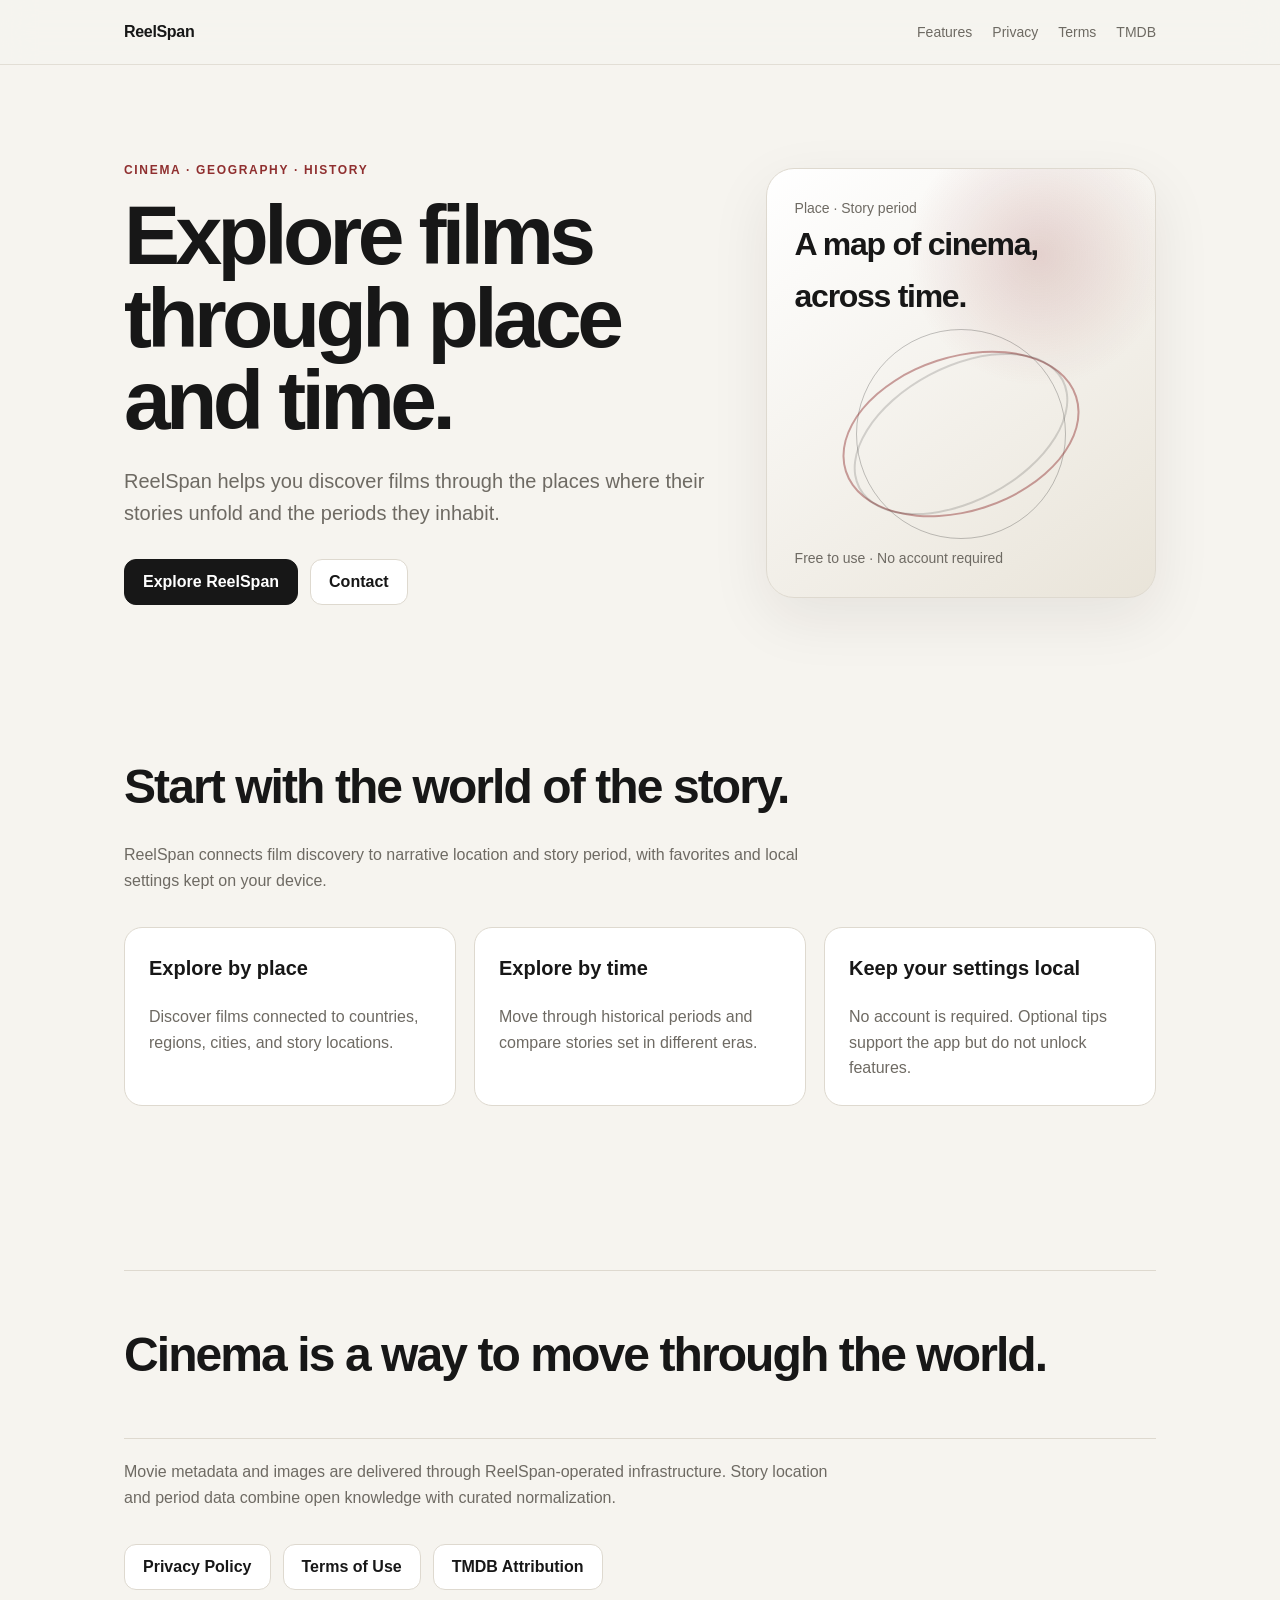
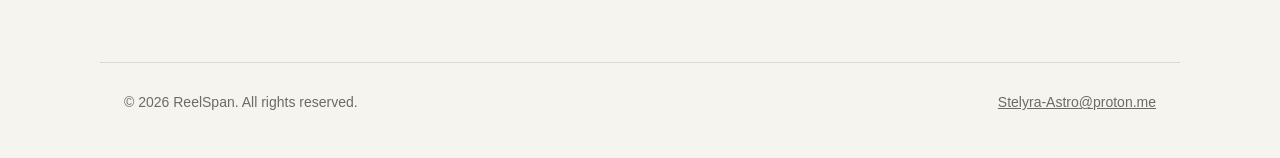
==== index.html @ 34385f09 "fix: make global place search and publish ReelSpan pages" ====
<!doctype html>
<html lang="en">
<head>
  <meta charset="utf-8" />
  <meta name="viewport" content="width=device-width, initial-scale=1" />
  <meta name="description" content="ReelSpan lets you explore films through place and time." />
  <title>ReelSpan — Explore films through place and time</title>
  <link rel="stylesheet" href="./styles.css" />
</head>
<body>
  <header class="site-header">
    <nav class="nav">
      <a class="brand" href="./">ReelSpan</a>
      <div class="nav-links">
        <a href="#features">Features</a>
        <a href="./privacy/">Privacy</a>
        <a href="./terms/">Terms</a>
        <a href="./tmdb/">TMDB</a>
      </div>
    </nav>
  </header>

  <main>
    <section class="hero">
      <div>
        <div class="eyebrow">Cinema · Geography · History</div>
        <h1>Explore films through place and time.</h1>
        <p>ReelSpan helps you discover films through the places where their stories unfold and the periods they inhabit.</p>
        <div class="cta-row">
          <a class="button primary" href="#features">Explore ReelSpan</a>
          <a class="button" href="mailto:Stelyra-Astro@proton.me">Contact</a>
        </div>
      </div>
      <div class="poster-card" aria-hidden="true">
        <div>
          <div class="mock-meta">Place · Story period</div>
          <div class="mock-title">A map of cinema,<br />across time.</div>
        </div>
        <div class="map-orbit"></div>
        <div class="mock-meta">Free to use · No account required</div>
      </div>
    </section>

    <section class="section" id="features">
      <h2>Start with the world of the story.</h2>
      <p class="section-intro">ReelSpan connects film discovery to narrative location and story period, with favorites and local settings kept on your device.</p>
      <div class="grid-3">
        <article class="card"><h3>Explore by place</h3><p>Discover films connected to countries, regions, cities, and story locations.</p></article>
        <article class="card"><h3>Explore by time</h3><p>Move through historical periods and compare stories set in different eras.</p></article>
        <article class="card"><h3>Keep your settings local</h3><p>No account is required. Optional tips support the app but do not unlock features.</p></article>
      </div>
    </section>

    <section class="section">
      <div class="callout">Cinema is a way to move through the world.</div>
      <p class="section-intro">Movie metadata and images are delivered through ReelSpan-operated infrastructure. Story location and period data combine open knowledge with curated normalization.</p>
      <div class="cta-row">
        <a class="button" href="./privacy/">Privacy Policy</a>
        <a class="button" href="./terms/">Terms of Use</a>
        <a class="button" href="./tmdb/">TMDB Attribution</a>
      </div>
    </section>
  </main>

  <footer class="footer">
    <div>© 2026 ReelSpan. All rights reserved.</div>
    <div><a href="mailto:Stelyra-Astro@proton.me">Stelyra-Astro@proton.me</a></div>
  </footer>
</body>
</html>
---- styles.css ----
:root { --bg:#f6f4ef; --surface:#fff; --text:#171717; --muted:#6e6a63; --line:#ded9cf; --accent:#8f2f2f; --max:1080px; }
* { box-sizing:border-box; }
html { scroll-behavior:smooth; }
body { margin:0; font-family:-apple-system,BlinkMacSystemFont,"SF Pro Text","Segoe UI",sans-serif; color:var(--text); background:var(--bg); line-height:1.6; }
a { color:inherit; }
.site-header { position:sticky; top:0; z-index:10; backdrop-filter:blur(16px); background:rgba(246,244,239,.9); border-bottom:1px solid rgba(222,217,207,.8); }
.nav { max-width:var(--max); margin:0 auto; min-height:64px; padding:0 24px; display:flex; align-items:center; justify-content:space-between; gap:24px; }
.brand { font-weight:750; letter-spacing:-.02em; text-decoration:none; }
.nav-links { display:flex; gap:20px; flex-wrap:wrap; }
.nav-links a { text-decoration:none; color:var(--muted); font-size:14px; }
.nav-links a:hover { color:var(--text); }
.hero { max-width:var(--max); margin:0 auto; padding:96px 24px 72px; display:grid; grid-template-columns:1.2fr .8fr; gap:56px; align-items:center; }
.eyebrow { text-transform:uppercase; letter-spacing:.14em; font-size:12px; font-weight:700; color:var(--accent); }
h1 { font-size:clamp(46px,7vw,84px); line-height:.98; letter-spacing:-.055em; margin:14px 0 24px; }
.hero p { max-width:650px; font-size:20px; color:var(--muted); }
.cta-row { display:flex; gap:12px; margin-top:30px; flex-wrap:wrap; }
.button { display:inline-flex; align-items:center; justify-content:center; min-height:46px; padding:0 18px; border-radius:12px; text-decoration:none; font-weight:650; border:1px solid var(--line); background:var(--surface); }
.button.primary { background:var(--text); color:#fff; border-color:var(--text); }
.poster-card { min-height:430px; border-radius:28px; border:1px solid var(--line); background:radial-gradient(circle at 70% 20%,rgba(143,47,47,.18),transparent 30%),linear-gradient(145deg,#fff,#e9e4d9); padding:28px; display:flex; flex-direction:column; justify-content:space-between; box-shadow:0 20px 60px rgba(40,30,20,.08); }
.poster-card .mock-title { font-size:32px; font-weight:750; letter-spacing:-.04em; }
.poster-card .mock-meta { color:var(--muted); font-size:14px; }
.map-orbit { width:210px; height:210px; margin:auto; border-radius:50%; border:1px solid rgba(23,23,23,.25); position:relative; }
.map-orbit:before,.map-orbit:after { content:""; position:absolute; inset:26px -18px; border:2px solid rgba(143,47,47,.45); border-radius:50%; transform:rotate(-18deg); }
.map-orbit:after { inset:-12px 36px; transform:rotate(62deg); border-color:rgba(23,23,23,.16); }
.section { max-width:var(--max); margin:0 auto; padding:72px 24px; }
.section h2 { font-size:clamp(32px,4vw,48px); letter-spacing:-.04em; margin:0 0 14px; }
.section-intro { color:var(--muted); max-width:720px; margin-bottom:34px; }
.grid-3 { display:grid; grid-template-columns:repeat(3,1fr); gap:18px; }
.card { background:var(--surface); border:1px solid var(--line); border-radius:18px; padding:24px; }
.card h3 { margin-top:0; font-size:20px; }
.card p { color:var(--muted); margin-bottom:0; }
.callout { border-top:1px solid var(--line); border-bottom:1px solid var(--line); padding:56px 0; margin:20px 0; font-size:clamp(28px,4vw,48px); line-height:1.15; letter-spacing:-.04em; font-weight:700; }
.legal { max-width:820px; margin:0 auto; padding:72px 24px 96px; }
.legal h1 { font-size:clamp(42px,6vw,64px); margin-bottom:12px; }
.legal .updated { color:var(--muted); margin-bottom:42px; }
.legal h2 { margin-top:38px; font-size:24px; letter-spacing:-.02em; }
.legal p,.legal li { color:#383632; }
.legal ul { padding-left:22px; }
.tmdb-logo { display:block; width:min(300px,80%); height:auto; margin:28px 0 38px; }
.footer { border-top:1px solid var(--line); max-width:var(--max); margin:0 auto; padding:28px 24px 44px; display:flex; justify-content:space-between; gap:24px; flex-wrap:wrap; color:var(--muted); font-size:14px; }
.footer a { color:var(--muted); }
@media (max-width:780px) { .hero{grid-template-columns:1fr;padding-top:64px;} .grid-3{grid-template-columns:1fr;} .nav{align-items:flex-start;padding-top:16px;padding-bottom:16px;} .nav-links{justify-content:flex-end;gap:12px;} .hero p{font-size:18px;} }
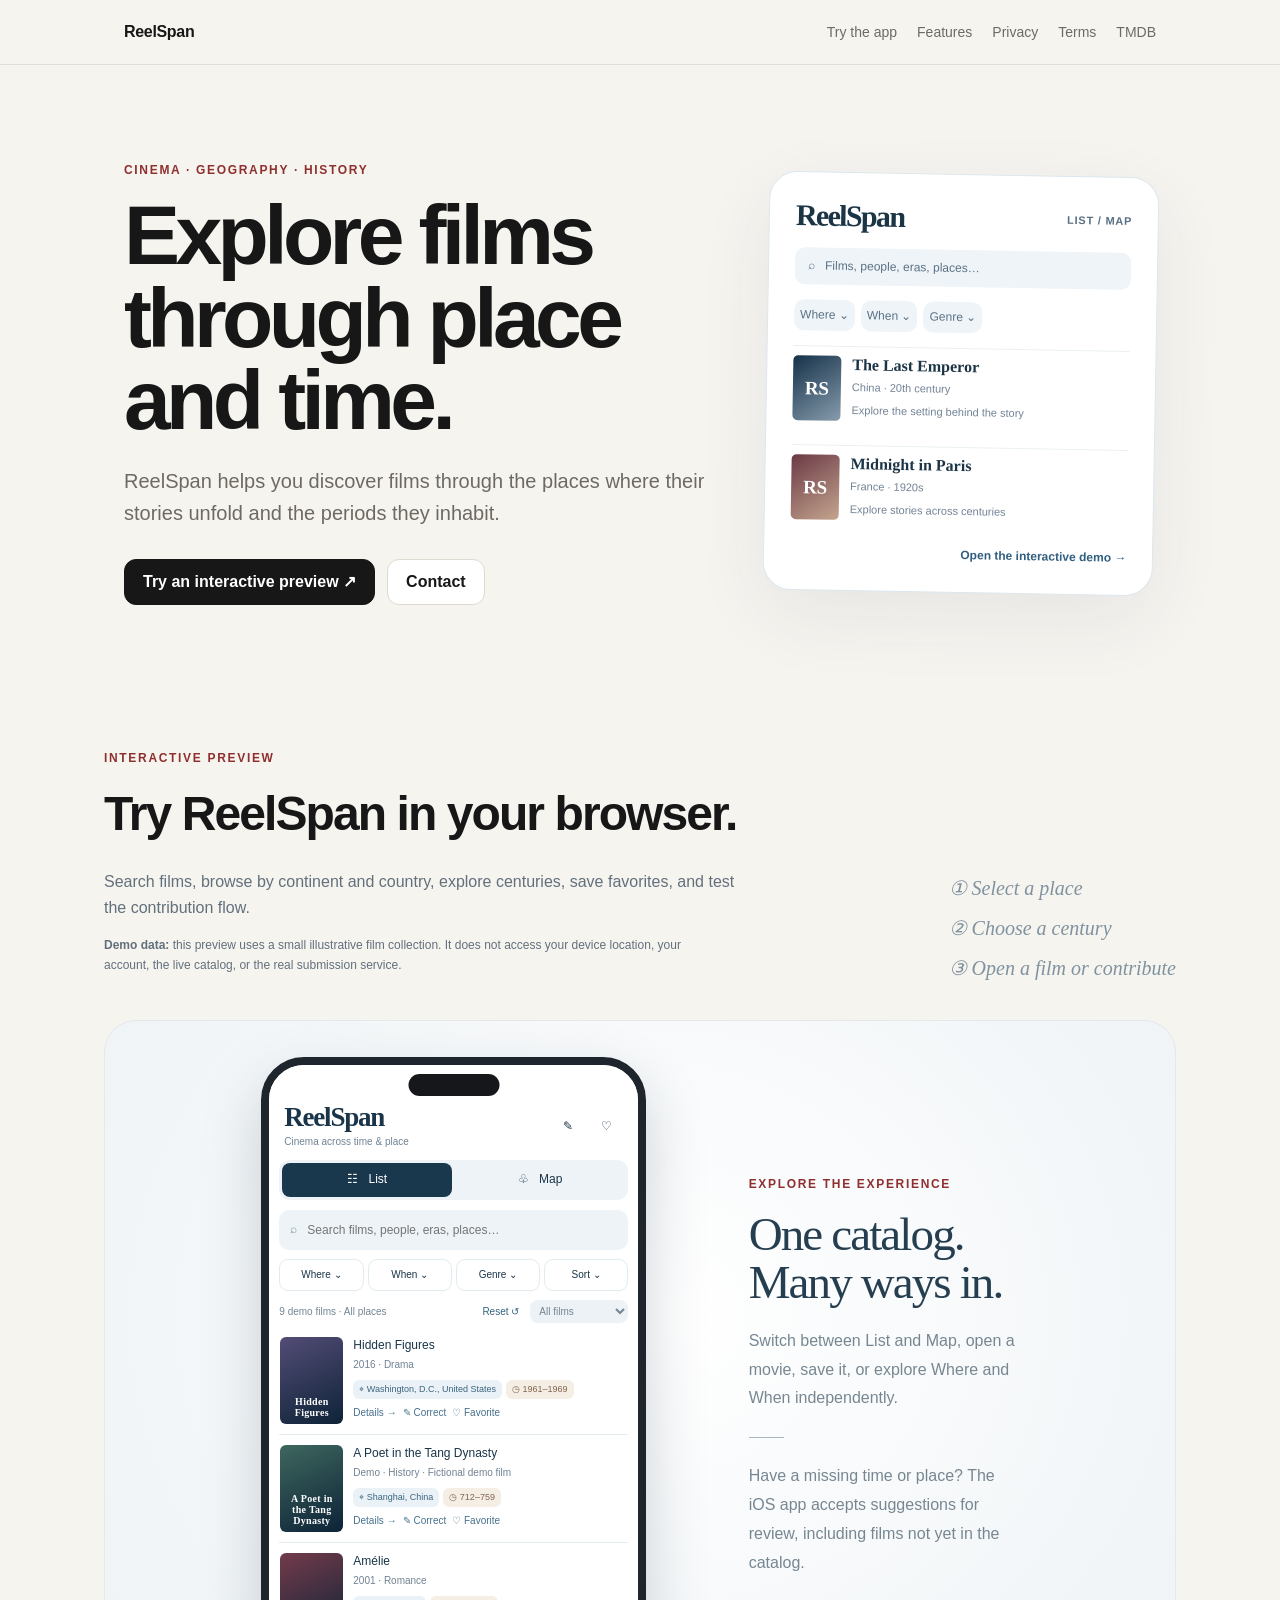
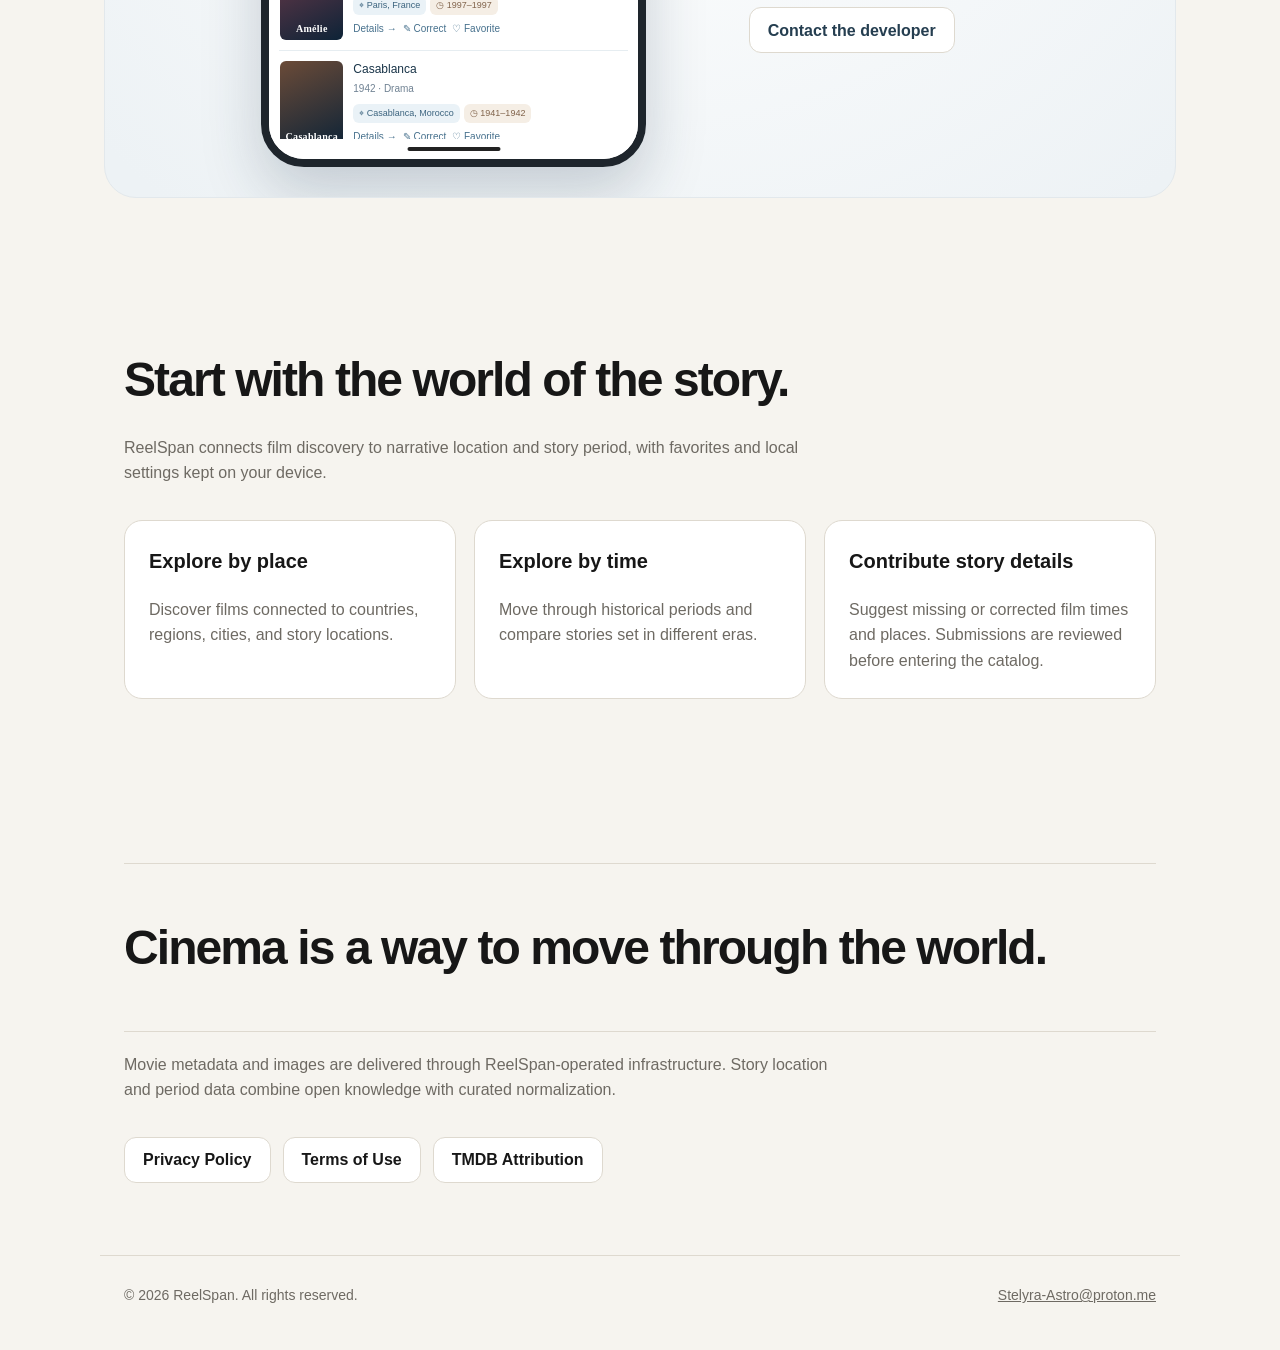
==== commit 4fefd4f3: "feat: merge grouped discovery and community contributions" ====
--- a/index.html
+++ b/index.html
@@ -12,6 +12,7 @@
     <nav class="nav">
       <a class="brand" href="./">ReelSpan</a>
       <div class="nav-links">
+        <a href="#try-app">Try the app</a>
         <a href="#features">Features</a>
         <a href="./privacy/">Privacy</a>
         <a href="./terms/">Terms</a>
@@ -27,17 +28,44 @@
         <h1>Explore films through place and time.</h1>
         <p>ReelSpan helps you discover films through the places where their stories unfold and the periods they inhabit.</p>
         <div class="cta-row">
-          <a class="button primary" href="#features">Explore ReelSpan</a>
+          <a class="button primary" href="#try-app">Try an interactive preview ↗</a>
           <a class="button" href="mailto:Stelyra-Astro@proton.me">Contact</a>
         </div>
       </div>
-      <div class="poster-card" aria-hidden="true">
-        <div>
-          <div class="mock-meta">Place · Story period</div>
-          <div class="mock-title">A map of cinema,<br />across time.</div>
+      <div class="hero-preview" aria-label="ReelSpan list mode preview">
+        <div class="hero-preview-top"><span>ReelSpan</span><span class="preview-badge">LIST / MAP</span></div>
+        <div class="hero-preview-search">⌕ &nbsp; Films, people, eras, places…</div>
+        <div class="hero-preview-filters"><span>Where ⌄</span><span>When ⌄</span><span>Genre ⌄</span></div>
+        <div class="hero-preview-film"><span class="mini-poster">RS</span><div><strong>The Last Emperor</strong><small>China · 20th century</small><em>Explore the setting behind the story</em></div></div>
+        <div class="hero-preview-film"><span class="mini-poster alternative">RS</span><div><strong>Midnight in Paris</strong><small>France · 1920s</small><em>Explore stories across centuries</em></div></div>
+        <a class="hero-preview-link" href="#try-app">Open the interactive demo →</a>
+      </div>
+    </section>
+
+    <section class="section try-app" id="try-app" aria-labelledby="try-title">
+      <div class="try-intro"><div><div class="eyebrow">Interactive preview</div><h2 id="try-title">Try ReelSpan in your browser.</h2>
+      <p>Search films, browse by continent and country, explore centuries, save favorites, and test the contribution flow.</p>
+      <p class="demo-disclosure"><strong>Demo data:</strong> this preview uses a small illustrative film collection. It does not access your device location, your account, the live catalog, or the real submission service.</p></div>
+      <div class="try-tips">① Select a place<br/>② Choose a century<br/>③ Open a film or contribute</div></div>
+      <div class="demo-shell">
+        <div class="demo-phone"><div class="demo-island" aria-hidden="true"></div>
+          <div class="demo-app" id="reelspan-demo" aria-label="Interactive ReelSpan app simulation">
+            <div class="demo-app-header"><div><div class="demo-app-name">ReelSpan</div><div class="demo-app-subtitle">Cinema across time & place</div></div>
+              <button type="button" class="demo-icon-button" data-action="contribute" aria-label="Contribute a film">✎</button>
+              <button type="button" class="demo-icon-button" data-action="favorites" aria-label="Favorites">♡</button></div>
+            <div class="demo-segment" role="group" aria-label="View mode"><button type="button" class="active" data-view="list">☷ &nbsp; List</button><button type="button" data-view="map">♧ &nbsp; Map</button></div>
+            <label class="demo-search"><span>⌕</span><input id="demo-search" type="search" placeholder="Search films, people, eras, places…" autocomplete="off" aria-label="Search demo films" /></label>
+            <div class="demo-filters"><button type="button" data-panel="where" id="demo-where-button">Where ⌄</button><button type="button" data-panel="when" id="demo-when-button">When ⌄</button><button type="button" data-panel="genre" id="demo-genre-button">Genre ⌄</button><button type="button" data-panel="sort" id="demo-sort-button">Sort ⌄</button></div>
+            <div class="demo-context"><span id="demo-count" aria-live="polite">Illustrative films</span><button type="button" data-action="reset">Reset ↺</button>
+              <select id="demo-group" aria-label="Group films"><option value="all">All films</option><option value="place">Group by place</option><option value="time">Group by time</option></select></div>
+            <div class="demo-results" id="demo-results" aria-live="polite"></div>
+            <div id="demo-overlay" class="demo-overlay" hidden></div>
+          </div><div class="demo-home-indicator" aria-hidden="true"></div>
         </div>
-        <div class="map-orbit"></div>
-        <div class="mock-meta">Free to use · No account required</div>
+        <aside class="demo-guide"><span class="eyebrow">Explore the experience</span><h3>One catalog.<br/>Many ways in.</h3>
+        <p>Switch between List and Map, open a movie, save it, or explore Where and When independently.</p>
+        <div class="demo-guide-rule"></div><p>Have a missing time or place? The iOS app accepts suggestions for review, including films not yet in the catalog.</p>
+        <a href="mailto:Stelyra-Astro@proton.me" class="button">Contact the developer</a></aside>
       </div>
     </section>
 
@@ -47,7 +75,7 @@
       <div class="grid-3">
         <article class="card"><h3>Explore by place</h3><p>Discover films connected to countries, regions, cities, and story locations.</p></article>
         <article class="card"><h3>Explore by time</h3><p>Move through historical periods and compare stories set in different eras.</p></article>
-        <article class="card"><h3>Keep your settings local</h3><p>No account is required. Optional tips support the app but do not unlock features.</p></article>
+        <article class="card"><h3>Contribute story details</h3><p>Suggest missing or corrected film times and places. Submissions are reviewed before entering the catalog.</p></article>
       </div>
     </section>
 
@@ -66,5 +94,6 @@
     <div>© 2026 ReelSpan. All rights reserved.</div>
     <div><a href="mailto:Stelyra-Astro@proton.me">Stelyra-Astro@proton.me</a></div>
   </footer>
+  <script defer src="./demo.js"></script>
 </body>
 </html>
--- a/styles.css
+++ b/styles.css
@@ -40,3 +40,15 @@
 .footer { border-top:1px solid var(--line); max-width:var(--max); margin:0 auto; padding:28px 24px 44px; display:flex; justify-content:space-between; gap:24px; flex-wrap:wrap; color:var(--muted); font-size:14px; }
 .footer a { color:var(--muted); }
 @media (max-width:780px) { .hero{grid-template-columns:1fr;padding-top:64px;} .grid-3{grid-template-columns:1fr;} .nav{align-items:flex-start;padding-top:16px;padding-bottom:16px;} .nav-links{justify-content:flex-end;gap:12px;} .hero p{font-size:18px;} }
+
+/* Interactive app preview — static GitHub Pages demo, intentionally separate from live data. */
+.hero-preview{min-height:375px;border:1px solid #dce7ee;background:#fff;border-radius:28px;padding:26px;box-shadow:0 24px 75px #20384c13;color:#1b3446;display:flex;flex-direction:column;gap:15px;transform:rotate(1deg)}
+.hero-preview-top{display:flex;justify-content:space-between;align-items:center;font:700 30px Georgia,serif;letter-spacing:-.055em}.preview-badge{font:600 11px sans-serif;letter-spacing:.07em;color:#597084}.hero-preview-search,.hero-preview-filters span{background:#eff4f8;border-radius:10px;padding:9px 13px;color:#5a7184;font-size:12px}.hero-preview-filters{display:flex;gap:6px}.hero-preview-filters span{padding:6px}.hero-preview-film{display:flex;gap:11px;border-top:1px solid #eaf0f3;padding:9px 0}.hero-preview-film .mini-poster{width:48px;height:65px;display:grid;place-items:center;background:linear-gradient(145deg,#153149,#879cad);border-radius:5px;color:#fff;font:700 19px Georgia,serif}.hero-preview-film .alternative{background:linear-gradient(145deg,#6b3945,#c4a58f)}.hero-preview-film strong{display:block;font:700 16px Georgia,serif}.hero-preview-film small,.hero-preview-film em{display:block;font-size:11px;color:#728395;margin-top:5px}.hero-preview-film em{font-style:normal}.hero-preview-link{font-size:12px;text-decoration:none;color:#315f80;font-weight:700;margin-top:auto;text-align:right}
+.try-app{max-width:1120px}.try-intro{display:flex;justify-content:space-between;gap:40px;align-items:end;margin-bottom:32px}.try-intro h2{margin:8px 0}.try-intro p{max-width:650px;color:#62707c}.try-intro .demo-disclosure{font-size:12px;max-width:620px;line-height:1.65}.try-tips{min-width:190px;color:#7f929f;font:italic 20px/2 Georgia,serif}.demo-shell{display:flex;justify-content:center;gap:clamp(32px,8vw,120px);align-items:center;background:radial-gradient(ellipse at 51% 38%,#fff 2%,#edf2f5 95%);border:1px solid #e2e8ec;border-radius:32px;padding:36px 24px 30px;overflow:hidden}
+.demo-phone{position:relative;border:8px solid #1e252c;border-radius:43px;width:min(385px,100%);height:710px;flex:none;background:#fff;box-shadow:0 26px 60px #18314635;overflow:hidden}.demo-island{position:absolute;z-index:4;top:9px;width:91px;height:22px;background:#15171b;border-radius:30px;left:50%;transform:translateX(-50%)}.demo-home-indicator{position:absolute;bottom:8px;height:4px;width:93px;background:#222;border-radius:20px;left:50%;transform:translateX(-50%)}.demo-app{height:100%;display:flex;flex-direction:column;background:#fff;padding:35px 10px 20px;font:12px/1.45 -apple-system,BlinkMacSystemFont,"Segoe UI",sans-serif;color:#1a3549;position:relative}.demo-app button,.demo-app select{font:inherit;cursor:pointer;color:inherit}.demo-app button:focus-visible,.demo-app input:focus-visible,.demo-app select:focus-visible{outline:2px solid #528fb9;outline-offset:2px}.demo-app-header{display:flex;align-items:center;gap:6px;padding:4px 5px 11px}.demo-app-header>div{flex:1}.demo-app-name{font:bold 27px/1 Georgia,serif;letter-spacing:-.045em}.demo-app-subtitle{font-size:10px;color:#708393;margin-top:4px}.demo-icon-button{width:33px;height:33px;border:0;background:none;border-radius:8px;font-size:20px}.demo-icon-button:hover{background:#eff4f8}.demo-segment{display:flex;padding:3px;background:#eef3f7;border-radius:11px;gap:3px}.demo-segment button{flex:1;border:0;background:none;border-radius:8px;padding:8px}.demo-segment button.active{background:#19384d;color:white}.demo-search{display:flex;align-items:center;gap:8px;padding:0 11px;margin-top:10px;border-radius:10px;background:#eef3f7;height:40px;color:#7793a5}.demo-search input{width:100%;min-width:0;border:0;background:transparent;font-size:12px;color:#244053;outline:none}.demo-filters{display:flex;gap:4px;margin-top:9px}.demo-filters button{border:1px solid #e2ebef;border-radius:9px;background:#fff;flex:1;min-width:0;padding:8px 2px;white-space:nowrap;font-size:10px}.demo-filters button.selected{background:#e5f2fa;border-color:#a6c6d9}.demo-context{display:flex;align-items:center;gap:5px;margin:9px 0 4px;color:#738594;font-size:10px}.demo-context>span{flex:1}.demo-context button{border:0;background:none;color:#346482}.demo-context select{border:0;background:#edf2f6;border-radius:8px;font-size:10px;max-width:114px;padding:5px}.demo-results{overflow-y:auto;flex:1;min-height:0;scrollbar-width:thin}.demo-film{display:flex;align-items:flex-start;gap:10px;border-bottom:1px solid #e6edf1;padding:10px 1px}.demo-poster{width:63px;height:87px;flex:none;border-radius:6px;background:linear-gradient(155deg,var(--tone,#304d64),#0d2337);display:flex;align-items:end;justify-content:center;padding:6px;text-align:center;color:#fff;font:bold 10px/1.1 Georgia,serif;letter-spacing:.03em}.demo-film-info{min-width:0;flex:1}.demo-film-name{font:bold 15px/1.15 Georgia,serif;display:block}.demo-film-sub{color:#708293;font-size:10px;margin-top:3px}.demo-film-tags{display:flex;gap:4px;flex-wrap:wrap;margin-top:8px}.demo-film-tags span{background:#eaf2f7;color:#3c647f;border-radius:6px;padding:3px 6px;font-size:9px}.demo-film-tags span:nth-child(2){background:#f5eee5;color:#80634b}.demo-film-actions{display:flex;gap:6px;margin-top:7px}.demo-film-actions button{border:0;background:none;font-size:10px;color:#47718d;text-align:left;padding:0}.demo-group-label{position:sticky;top:0;background:#f4f8fa;z-index:1;padding:9px 8px;font:bold 13px Georgia,serif}.demo-empty{text-align:center;padding:40px 12px;color:#728596}.demo-map{min-height:380px;height:100%;background:#eaf1ee;position:relative;overflow:hidden;border-radius:12px;margin-top:9px}.demo-map:before{content:"";position:absolute;inset:0;background:linear-gradient(135deg,transparent 40%,#d2e6d8 40% 54%,transparent 54%),linear-gradient(35deg,transparent 35%,#d8e6d1 35% 55%,transparent 55%),repeating-linear-gradient(17deg,transparent 0 43px,#b9d5d2 44px 45px,transparent 46px 87px);opacity:.8}.demo-pin{position:absolute;z-index:1;border:0;border-radius:50%;width:28px;height:28px;background:#264a65;color:white!important;box-shadow:0 3px 10px #1e415055}.demo-map-note{position:absolute;bottom:12px;left:12px;right:12px;background:#fffffff2;border-radius:9px;padding:9px;font-size:11px;z-index:1}.demo-overlay{position:absolute;inset:35px 0 0;background:#132b3b65;z-index:5;display:flex;align-items:flex-end}.demo-overlay[hidden]{display:none}.demo-sheet{width:100%;background:#fff;border-radius:20px 20px 0 0;max-height:95%;overflow:auto;padding:14px 14px 22px;box-shadow:0 -15px 35px #0b1c2830}.demo-sheet-head{display:flex;align-items:center;justify-content:space-between;gap:10px;font:bold 19px Georgia,serif;padding:3px 2px 12px;border-bottom:1px solid #e7eef2}.demo-sheet-head button{border:0;background:#edf3f7;border-radius:50%;width:27px;height:27px}.demo-option{width:100%;padding:12px 6px;border:0;border-bottom:1px solid #edf1f4;background:#fff;display:flex;align-items:center;justify-content:space-between;text-align:left}.demo-option small{color:#8a9ca9}.demo-back{border:0;background:none;color:#416f92;padding:10px 2px}.demo-sheet input,.demo-sheet textarea{width:100%;border:1px solid #dce5ec;border-radius:7px;padding:9px;margin-top:6px;font-size:12px}.demo-sheet label{display:block;font-size:11px;font-weight:600;margin-top:10px}.demo-submit{background:#183b52!important;color:#fff!important;border:0;padding:11px;border-radius:9px;margin-top:12px;width:100%}.demo-note{font-size:10px;color:#79909f;line-height:1.5}.demo-counter{display:flex;gap:6px;margin:13px 0}.demo-counter span{flex:1;background:#edf4f8;padding:9px 5px;text-align:center;border-radius:7px;font-size:10px}.demo-counter b{display:block;font-size:15px}.demo-history{border-top:1px solid #edf1f4;padding:9px 0;font-size:11px}.demo-history small{color:#7f91a0}.demo-guide{max-width:270px;color:#253e50}.demo-guide h3{font:normal 47px/1.03 Georgia,serif;letter-spacing:-.04em;margin:14px 0 20px}.demo-guide p{color:#778792;line-height:1.8}.demo-guide-rule{width:35px;height:1px;background:#a8b7c1;margin:24px 0}.demo-guide .button{margin-top:14px}.demo-app .demo-only{font-size:10px;color:#637b89}
+@media(max-width:760px){.hero-preview{transform:none}.try-intro{display:block}.try-tips{font-size:14px}.demo-shell{padding:25px 8px;display:block}.demo-phone{margin:auto;max-width:100%}.demo-guide{margin:28px auto 0;text-align:center}.demo-guide h3{font-size:32px}.demo-guide-rule{margin:18px auto}.demo-guide .button{margin-top:4px}.hero{gap:25px}}
+.demo-overlay .demo-page{position:absolute;inset:0;background:#fff;overflow:auto;padding:14px 16px 22px}.demo-page .demo-sheet-head{padding-top:2px}.demo-page h3{font:700 19px Georgia,serif}.demo-page .demo-note{line-height:1.6}
+
+/* Group by place: show continent before its country headings. */
+.demo-continent-label {font-size: 1rem; padding-top: 1.1rem; font-weight: 750;}
+.demo-country-label {padding-left: 1.1rem; font-size: .83rem;}
